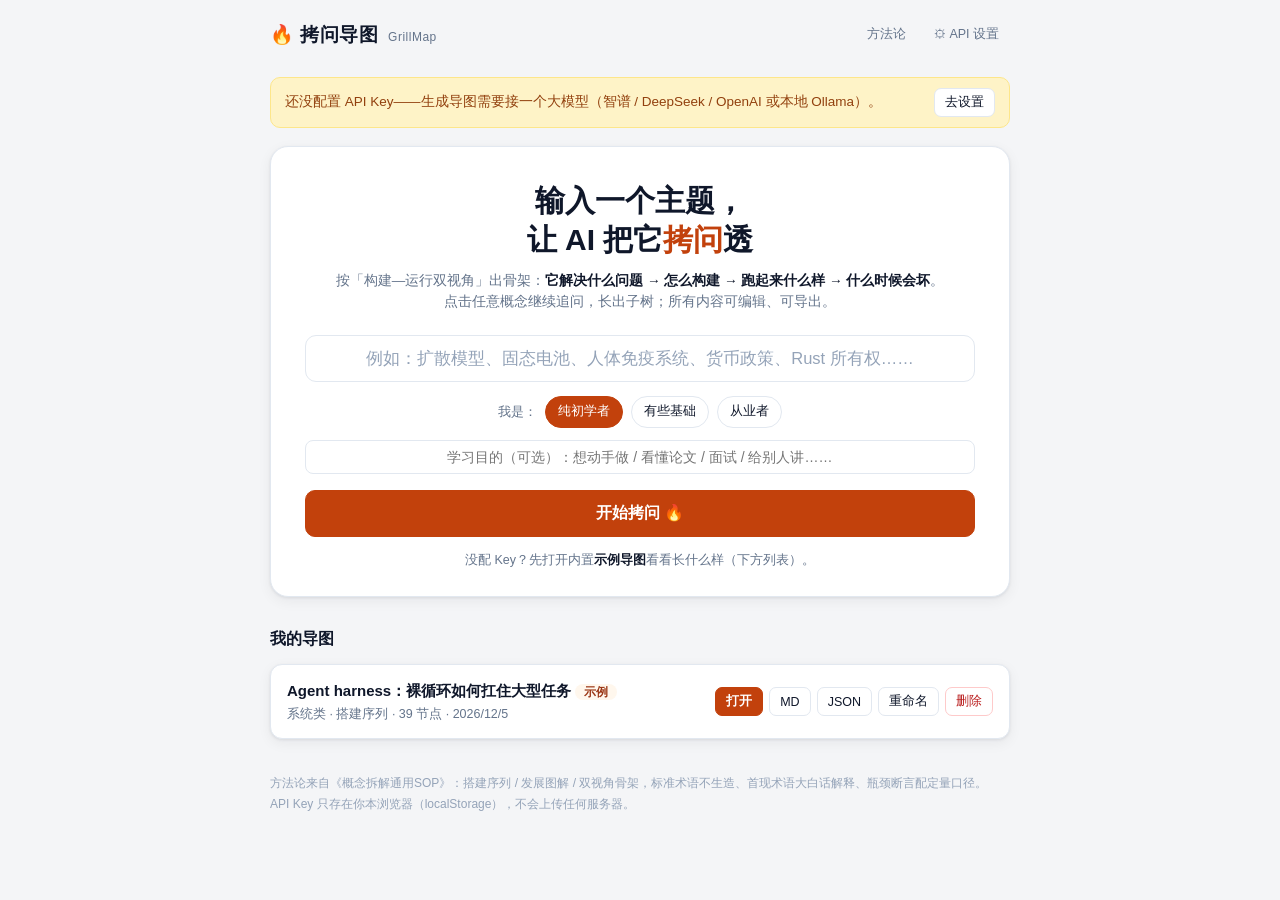
==== grill-map/index.html @ 7ed0ef76 "feat: 拷问导图 GrillMap——输入主题，AI 按构建-运行双视角生成思维导图（grill-map/） - 三型骨架：系统类搭建序列/路线类发展图解/通用类双视角，语言硬规则（标准术语不生造" ====
<!DOCTYPE html>
<html lang="zh-CN">
<head>
  <meta charset="UTF-8">
  <meta name="viewport" content="width=device-width, initial-scale=1">
  <title>拷问导图 · 输入主题，AI 拷问出双视角思维导图</title>
  <meta name="description" content="输入一个主题，AI 按「构建—运行双视角」骨架生成思维导图；点任意概念继续追问，长出子树或编辑。">
  <link rel="icon" href="data:image/svg+xml,%3Csvg xmlns='http://www.w3.org/2000/svg' viewBox='0 0 100 100'%3E%3Ctext y='.9em' font-size='90'%3E%F0%9F%94%A5%3C/text%3E%3C/svg%3E">
  <link rel="stylesheet" href="style.css">
</head>
<body>

  <!-- ============ 首页 ============ -->
  <div id="view-home" class="view">
    <div class="home-inner">
      <header class="home-top">
        <div class="logo">🔥 拷问导图 <span class="logo-sub">GrillMap</span></div>
        <div class="home-top-btns">
          <button class="btn ghost sm js-help">方法论</button>
          <button class="btn ghost sm js-settings">⚙ API 设置</button>
        </div>
      </header>

      <div id="keyBanner" class="banner hidden">
        还没配置 API Key——生成导图需要接一个大模型（智谱 / DeepSeek / OpenAI 或本地 Ollama）。
        <button class="btn sm">去设置</button>
      </div>

      <section class="hero">
        <h1>输入一个主题，<br>让 AI 把它<span class="accent">拷问</span>透</h1>
        <p class="tagline">按「构建—运行双视角」出骨架：<b>它解决什么问题 → 怎么构建 → 跑起来什么样 → 什么时候会坏</b>。<br>点击任意概念继续追问，长出子树；所有内容可编辑、可导出。</p>
        <input id="topicInput" type="text" placeholder="例如：扩散模型、固态电池、人体免疫系统、货币政策、Rust 所有权……">
        <div class="aud-row">
          <span class="aud-label">我是：</span>
          <label class="chip radio"><input type="radio" name="aud" value="beginner" checked><span>纯初学者</span></label>
          <label class="chip radio"><input type="radio" name="aud" value="some"><span>有些基础</span></label>
          <label class="chip radio"><input type="radio" name="aud" value="pro"><span>从业者</span></label>
        </div>
        <input id="goalInput" type="text" placeholder="学习目的（可选）：想动手做 / 看懂论文 / 面试 / 给别人讲……">
        <button id="genBtn" class="btn primary lg">开始拷问 🔥</button>
        <p class="hero-foot">没配 Key？先打开内置<b>示例导图</b>看看长什么样（下方列表）。</p>
      </section>

      <h2 class="section-title">我的导图</h2>
      <div id="mapList"></div>

      <footer class="home-foot">
        方法论来自《概念拆解通用SOP》：搭建序列 / 发展图解 / 双视角骨架，标准术语不生造、首现术语大白话解释、瓶颈断言配定量口径。<br>
        API Key 只存在你本浏览器（localStorage），不会上传任何服务器。
      </footer>
    </div>
  </div>

  <!-- ============ 编辑器 ============ -->
  <div id="view-editor" class="view hidden">
    <header class="topbar">
      <button id="backHome" class="btn ghost sm">← 列表</button>
      <input id="mapTitle" class="map-title" title="点击重命名" spellcheck="false">
      <span id="mapTypeBadge" class="badge type"></span>
      <span id="mapMeta" class="meta"></span>
      <div class="spacer"></div>
      <button id="expMd" class="btn sm">导出 MD</button>
      <button id="expJson" class="btn sm">JSON</button>
      <button id="expPng" class="btn sm">PNG</button>
      <button class="btn sm js-help" title="方法论与操作说明">?</button>
      <button class="btn sm js-settings" title="API 设置">⚙</button>
    </header>
    <div id="canvasWrap">
      <div id="canvas"></div>
      <div id="genStatus" class="hidden"><span class="spin"></span>AI 正在拷问…（可以先拖动画布浏览）</div>
      <div class="zoombar">
        <button id="zoomIn" title="放大">＋</button>
        <button id="zoomOut" title="缩小">－</button>
        <button id="zoomFit" title="适应画布">⛶</button>
      </div>
      <div id="popover" class="hidden"></div>
    </div>
  </div>

  <!-- ============ 设置 ============ -->
  <div id="setModal" class="modal hidden">
    <div class="modal-card">
      <h3>API 设置</h3>
      <label class="field">服务商预设
        <div id="presetRow" class="chips"></div>
      </label>
      <label class="field">API 地址（OpenAI 兼容接口）
        <input id="setBase" type="text" spellcheck="false">
      </label>
      <label class="field">API Key（只存本浏览器 localStorage）
        <input id="setKey" type="password" placeholder="sk-…" spellcheck="false">
      </label>
      <label class="field">模型
        <input id="setModel" type="text" list="modelList" spellcheck="false">
        <datalist id="modelList"></datalist>
      </label>
      <div id="corsWarn" class="warn-line" style="background:#fef3c7;border-radius:8px;padding:8px 10px;">
        ⚠️ 智谱官方接口（bigmodel.cn / z.ai）<b>不支持浏览器直连</b>（跨域预检被拦，实测确认）。
        三条路：① 把「API 地址」换成你的反代地址——<b>README 里有 10 行 Cloudflare Worker 配方</b>，部署后 Key 仍只存本地；② 改用 DeepSeek（可直连）；③ 本地跑 Ollama。
      </div>
      <div class="row2">
        <button id="setTest" class="btn">测试连接</button>
        <span class="hint">DeepSeek 与自建反代可浏览器直连；本地 Ollama 需设 <code>OLLAMA_ORIGINS=*</code>；智谱官方地址需反代（见上方黄条）。</span>
      </div>
      <div class="row2 end">
        <button id="setSave" class="btn primary">保存</button>
        <button class="btn modal-close">取消</button>
      </div>
    </div>
  </div>

  <!-- ============ 帮助 ============ -->
  <div id="helpModal" class="modal hidden">
    <div class="modal-card wide">
      <h3>方法论：拷问式拆解</h3>
      <p>AI 会先判定主题类型，再按对应骨架生成主干，最后你可以对任意节点继续追问。</p>
      <table class="skeleton-table">
        <tr><th>系统类 · 搭建序列</th><td>可设计搭建的东西（软件栈、模型、管线）。从「骨架：最小可动物」开始每步加一块功能，每步一句<b>需求句（≤50字）</b>；末枝是「一次实际运行」——跟一个真实任务从头走到尾。</td></tr>
        <tr><th>路线类 · 发展图解</th><td>有代际演进的领域（电池、电机、路线之争）。起点（含参照系）→ 各代演进（解决了什么、固化了什么约束）→ 前沿站（无胜者则并列各牌）；末枝是「一次穿线」——同一任务各路线各跑一遍、看卡在哪。</td></tr>
        <tr><th>通用类 · 双视角</th><td>其它概念/学科/技能：解决什么问题 → 静态视角（怎么构建/由什么组成）→ 动态视角（运行起来发生什么）→ 边界与失效（什么时候不管用、常见误区）。</td></tr>
      </table>
      <p><b>语言硬规则</b>（生成与追问同样生效）：只用领域公认标准术语，严禁自造词；首现术语必须用一句大白话解释；说人话不堆黑话；「X 是瓶颈」这类断言必须配定量量级例子；概念先立后用。</p>
      <p><b>操作</b>：点节点 → 追问（自定义问题或快捷问题，追加/替换子节点）、编辑、手动加、删除。滚轮缩放，拖动平移，双击空白适应画布。导图自动保存在本浏览器。</p>
      <div class="row2 end"><button class="btn primary modal-close">知道了</button></div>
    </div>
  </div>

  <div id="toasts"></div>

  <script src="prompts.js"></script>
  <script src="mapview.js"></script>
  <script src="app.js"></script>
</body>
</html>
---- grill-map/style.css ----
/* 拷问导图 GrillMap —— 样式 */
:root {
  --bg: #f4f5f7;
  --surface: #ffffff;
  --ink: #0f172a;
  --muted: #64748b;
  --line: #e2e8f0;
  --accent: #c2410c;
  --accent-dark: #9a3412;
  --accent-soft: #fff7ed;
  --radius: 12px;
  --shadow: 0 1px 3px rgba(15, 23, 42, 0.08), 0 4px 14px rgba(15, 23, 42, 0.06);
  --shadow-lg: 0 4px 10px rgba(15, 23, 42, 0.10), 0 14px 40px rgba(15, 23, 42, 0.16);
  --font: -apple-system, BlinkMacSystemFont, "Segoe UI", "PingFang SC", "Hiragino Sans GB", "Microsoft YaHei", "Noto Sans SC", sans-serif;
}
* { box-sizing: border-box; }
html, body { height: 100%; }
body {
  margin: 0; font-family: var(--font); color: var(--ink); background: var(--bg);
  font-size: 14px; line-height: 1.55; -webkit-font-smoothing: antialiased;
}
.hidden { display: none !important; }
button { font-family: inherit; }
input, textarea {
  font-family: inherit; font-size: 14px; color: var(--ink);
  border: 1px solid var(--line); border-radius: 8px; padding: 8px 12px; background: #fff;
  outline: none; transition: border-color .15s, box-shadow .15s;
}
input:focus, textarea:focus { border-color: var(--accent); box-shadow: 0 0 0 3px rgba(194, 65, 12, 0.12); }
textarea { resize: vertical; }

/* ---------- 按钮 ---------- */
.btn {
  display: inline-flex; align-items: center; justify-content: center; gap: 6px;
  border: 1px solid var(--line); background: #fff; color: var(--ink);
  border-radius: 8px; padding: 8px 14px; font-size: 13.5px; cursor: pointer;
  transition: background .12s, border-color .12s, transform .05s, box-shadow .12s;
  white-space: nowrap;
}
.btn:hover { background: #f8fafc; border-color: #cbd5e1; }
.btn:active { transform: translateY(1px); }
.btn:disabled { opacity: .5; cursor: not-allowed; }
.btn.primary { background: var(--accent); border-color: var(--accent); color: #fff; font-weight: 600; }
.btn.primary:hover { background: var(--accent-dark); border-color: var(--accent-dark); }
.btn.danger { color: #b91c1c; border-color: #fecaca; }
.btn.danger:hover { background: #fef2f2; border-color: #fca5a5; }
.btn.ghost { border-color: transparent; background: transparent; color: var(--muted); }
.btn.ghost:hover { background: rgba(15, 23, 42, 0.05); color: var(--ink); }
.btn.sm { padding: 5px 10px; font-size: 12.5px; border-radius: 7px; }
.btn.lg { padding: 12px 28px; font-size: 16px; border-radius: 10px; }
.btn.block { width: 100%; }

/* ---------- 首页 ---------- */
.view { height: 100vh; }
#view-home { overflow-y: auto; }
.home-inner { max-width: 780px; margin: 0 auto; padding: 20px 20px 48px; }
.home-top { display: flex; align-items: center; justify-content: space-between; margin-bottom: 28px; }
.logo { font-size: 19px; font-weight: 800; letter-spacing: .5px; }
.logo-sub { font-size: 12px; font-weight: 500; color: var(--muted); margin-left: 4px; }
.home-top-btns { display: flex; gap: 6px; }

.banner {
  background: #fef3c7; border: 1px solid #fde68a; color: #92400e;
  border-radius: 10px; padding: 10px 14px; margin-bottom: 18px;
  display: flex; align-items: center; gap: 10px; flex-wrap: wrap; font-size: 13.5px;
}
.banner .btn { margin-left: auto; }

.hero {
  background: var(--surface); border: 1px solid var(--line); border-radius: 18px;
  box-shadow: var(--shadow); padding: 34px 34px 26px; text-align: center;
}
.hero h1 { font-size: 30px; line-height: 1.3; margin: 0 0 12px; font-weight: 800; }
.hero h1 .accent { color: var(--accent); }
.tagline { color: var(--muted); margin: 0 0 22px; font-size: 13.5px; }
.tagline b { color: var(--ink); }
#topicInput {
  width: 100%; font-size: 16.5px; padding: 13px 16px; border-radius: 11px; text-align: center;
}
#topicInput::placeholder { color: #94a3b8; }
.aud-row { display: flex; align-items: center; justify-content: center; gap: 8px; margin: 14px 0 4px; flex-wrap: wrap; }
.aud-label { color: var(--muted); font-size: 13px; }
#goalInput { width: 100%; text-align: center; color: var(--muted); margin: 8px 0 16px; }
#genBtn { width: 100%; }
.hero-foot { color: var(--muted); font-size: 12.5px; margin: 14px 0 0; }
.hero-foot b { color: var(--ink); }

.section-title { font-size: 16px; margin: 30px 0 12px; }
.map-card {
  background: var(--surface); border: 1px solid var(--line); border-radius: var(--radius);
  box-shadow: var(--shadow); padding: 14px 16px; margin-bottom: 10px;
  display: flex; align-items: center; gap: 14px; cursor: pointer;
  transition: box-shadow .15s, transform .15s;
}
.map-card:hover { box-shadow: var(--shadow-lg); transform: translateY(-1px); }
.mc-main { flex: 1; min-width: 0; }
.mc-title { font-weight: 700; font-size: 15px; overflow: hidden; text-overflow: ellipsis; white-space: nowrap; }
.mc-meta { color: var(--muted); font-size: 12.5px; margin-top: 3px; }
.mc-actions { display: flex; gap: 6px; flex-wrap: wrap; justify-content: flex-end; }
.empty { color: var(--muted); text-align: center; padding: 26px; }
.badge {
  font-size: 11.5px; font-weight: 600; padding: 2px 9px; border-radius: 999px;
  background: #f1f5f9; color: #475569; white-space: nowrap;
}
.badge.demo { background: var(--accent-soft); color: var(--accent-dark); }
.badge.type { background: #eef2ff; color: #4338ca; }
.home-foot { color: #94a3b8; font-size: 12px; margin-top: 34px; line-height: 1.7; }

/* ---------- 编辑器 ---------- */
.topbar {
  display: flex; align-items: center; gap: 10px; padding: 9px 14px;
  background: var(--surface); border-bottom: 1px solid var(--line);
  position: sticky; top: 0; z-index: 20; flex-wrap: wrap;
}
.map-title {
  border: 1px solid transparent; background: transparent; font-weight: 800; font-size: 16px;
  padding: 4px 8px; border-radius: 8px; min-width: 120px; max-width: 34vw;
}
.map-title:hover { border-color: var(--line); }
.map-title:focus { background: #fff; border-color: var(--accent); }
.meta { color: var(--muted); font-size: 12.5px; }
.spacer { flex: 1; }

#canvasWrap { position: relative; height: calc(100vh - 55px); overflow: hidden; background: #f7f8fa; }
#canvas { position: absolute; inset: 0; }
#canvas svg { display: block; touch-action: none; }

.zoombar {
  position: absolute; right: 16px; bottom: 16px; display: flex; flex-direction: column; gap: 6px; z-index: 10;
}
.zoombar button {
  width: 36px; height: 36px; border-radius: 9px; border: 1px solid var(--line);
  background: #fff; font-size: 15px; cursor: pointer; box-shadow: var(--shadow); color: var(--ink);
}
.zoombar button:hover { background: #f1f5f9; }

#genStatus {
  position: absolute; top: 14px; left: 50%; transform: translateX(-50%);
  background: #1e293b; color: #f1f5f9; border-radius: 999px; padding: 7px 18px;
  font-size: 13px; display: flex; align-items: center; gap: 9px; z-index: 15; box-shadow: var(--shadow-lg);
}

/* ---------- SVG 导图 ---------- */
.mv-svg { cursor: grab; }
.mv-svg:active { cursor: grabbing; }
.mv-node { cursor: pointer; }
.mv-node rect { filter: drop-shadow(0 1px 2px rgba(15, 23, 42, 0.10)); }
.mv-node.loading { opacity: .8; }
.mv-node.loading .mv-title, .mv-node.loading .mv-demand { opacity: .55; }
.mv-spin circle { animation: mvrot 0.9s linear infinite; transform-box: fill-box; transform-origin: center; }
@keyframes mvrot { to { transform: rotate(360deg); } }
.mv-toggle { cursor: pointer; }
.mv-toggle circle { filter: drop-shadow(0 1px 1px rgba(15, 23, 42, 0.18)); }
.mv-toggle:hover circle { stroke-width: 2.2; }

/* ---------- 节点弹层 ---------- */
#popover {
  position: absolute; width: 348px; max-width: calc(100vw - 24px);
  background: var(--surface); border: 1px solid var(--line); border-radius: 14px;
  box-shadow: var(--shadow-lg); padding: 14px 16px; z-index: 30; max-height: calc(100vh - 90px);
  overflow-y: auto; font-size: 13.5px;
}
.pop-head { display: flex; justify-content: space-between; align-items: flex-start; gap: 8px; }
.pop-head h4 { margin: 2px 0 0; font-size: 15.5px; line-height: 1.35; overflow-wrap: anywhere; }
.pop-kind { font-size: 11.5px; color: var(--muted); background: #f1f5f9; border-radius: 999px; padding: 1px 8px; }
.pop-close {
  border: none; background: transparent; font-size: 20px; line-height: 1; cursor: pointer;
  color: var(--muted); padding: 0 2px; border-radius: 6px;
}
.pop-close:hover { color: var(--ink); background: #f1f5f9; }
.pop-demand {
  background: var(--accent-soft); border-left: 3px solid var(--accent); color: #7c2d12;
  padding: 7px 10px; border-radius: 0 8px 8px 0; margin: 10px 0 0; font-size: 12.8px;
}
.pop-note { color: #334155; margin: 10px 0 0; white-space: pre-wrap; overflow-wrap: anywhere; }
.pop-actions { display: flex; gap: 6px; flex-wrap: wrap; margin-top: 12px; }
.pop-body { margin-top: 10px; }
.pop-body label { display: block; font-size: 12.5px; color: var(--muted); margin-bottom: 8px; }
.pop-body textarea { width: 100%; margin-top: 3px; font-size: 13px; }
.ok-line { background: #ecfdf5; color: #065f46; border-radius: 8px; padding: 7px 10px; margin-bottom: 8px; }
.err-line { background: #fef2f2; color: #991b1b; border-radius: 8px; padding: 7px 10px; margin-bottom: 8px; font-size: 12.8px; overflow-wrap: anywhere; }
.warn-line { color: #92400e; margin: 4px 0 10px; }
.loading-line { display: flex; align-items: center; gap: 9px; color: var(--muted); padding: 4px 0; }
.row2 { display: flex; gap: 10px; align-items: center; margin-top: 10px; }
.row2.end { justify-content: flex-end; }
.checkline { display: flex; align-items: center; gap: 7px; font-size: 12.5px; color: var(--muted); margin: 8px 0; }

/* ---------- chips ---------- */
.chips { display: flex; flex-wrap: wrap; gap: 7px; }
.chip {
  border: 1px solid var(--line); background: #fff; border-radius: 999px;
  padding: 5px 12px; font-size: 12.5px; cursor: pointer; color: var(--ink);
  transition: background .12s, border-color .12s;
}
.chip:hover { border-color: var(--accent); color: var(--accent-dark); background: var(--accent-soft); }
.chip.on { background: var(--accent); border-color: var(--accent); color: #fff; }
.chip.radio { display: inline-flex; align-items: center; gap: 6px; }
.chip.radio input { display: none; }
.chip.radio:has(input:checked) { background: var(--accent); border-color: var(--accent); color: #fff; }
.pop-body .chips { margin-bottom: 9px; }

/* ---------- 模态框 ---------- */
.modal {
  position: fixed; inset: 0; background: rgba(15, 23, 42, 0.45); z-index: 100;
  display: flex; align-items: center; justify-content: center; padding: 18px;
}
.modal-card {
  background: var(--surface); border-radius: 16px; box-shadow: var(--shadow-lg);
  padding: 22px 24px; width: 470px; max-width: 100%; max-height: 88vh; overflow-y: auto;
}
.modal-card.wide { width: 640px; }
.modal-card h3 { margin: 0 0 14px; font-size: 17px; }
.field { display: block; font-size: 13px; color: var(--muted); margin-bottom: 13px; font-weight: 600; }
.field input { display: block; width: 100%; margin-top: 5px; font-weight: 400; }
.hint { font-size: 12px; color: var(--muted); line-height: 1.5; }
.hint code { background: #f1f5f9; padding: 1px 5px; border-radius: 4px; }
.skeleton-table { border-collapse: collapse; width: 100%; margin: 10px 0; font-size: 13px; }
.skeleton-table th {
  text-align: left; vertical-align: top; white-space: nowrap; padding: 8px 12px 8px 0;
  color: var(--accent-dark); width: 110px; font-size: 12.5px;
}
.skeleton-table td { padding: 8px 0; color: #334155; border-top: 1px solid var(--line); }

/* ---------- Toast ---------- */
#toasts { position: fixed; top: 16px; left: 50%; transform: translateX(-50%); z-index: 200; display: flex; flex-direction: column; gap: 8px; align-items: center; }
.toast {
  background: #1e293b; color: #f1f5f9; border-radius: 10px; padding: 10px 16px;
  font-size: 13.5px; box-shadow: var(--shadow-lg); max-width: min(560px, 92vw);
  display: flex; gap: 12px; align-items: center; overflow-wrap: anywhere;
}
.toast.success { background: #064e3b; }
.toast.error { background: #7f1d1d; }
.tclose { border: none; background: transparent; color: inherit; font-size: 16px; cursor: pointer; opacity: .7; padding: 0; }
.tclose:hover { opacity: 1; }

/* ---------- spinner ---------- */
.spin {
  width: 15px; height: 15px; border-radius: 50%; flex: none;
  border: 2.2px solid rgba(255, 255, 255, 0.25); border-top-color: #fff;
  animation: rot 0.9s linear infinite;
}
#genStatus .spin { border-color: rgba(241, 245, 249, 0.3); border-top-color: #f1f5f9; }
.loading-line .spin { border-color: #e2e8f0; border-top-color: var(--accent); }
@keyframes rot { to { transform: rotate(360deg); } }

/* ---------- 窄屏 ---------- */
@media (max-width: 640px) {
  .hero { padding: 24px 18px 20px; }
  .hero h1 { font-size: 23px; }
  .mc-actions { width: 100%; justify-content: flex-start; }
  .map-card { flex-wrap: wrap; }
  .map-title { max-width: 56vw; }
  .meta { display: none; }
  #popover { width: min(348px, calc(100vw - 20px)); }
}
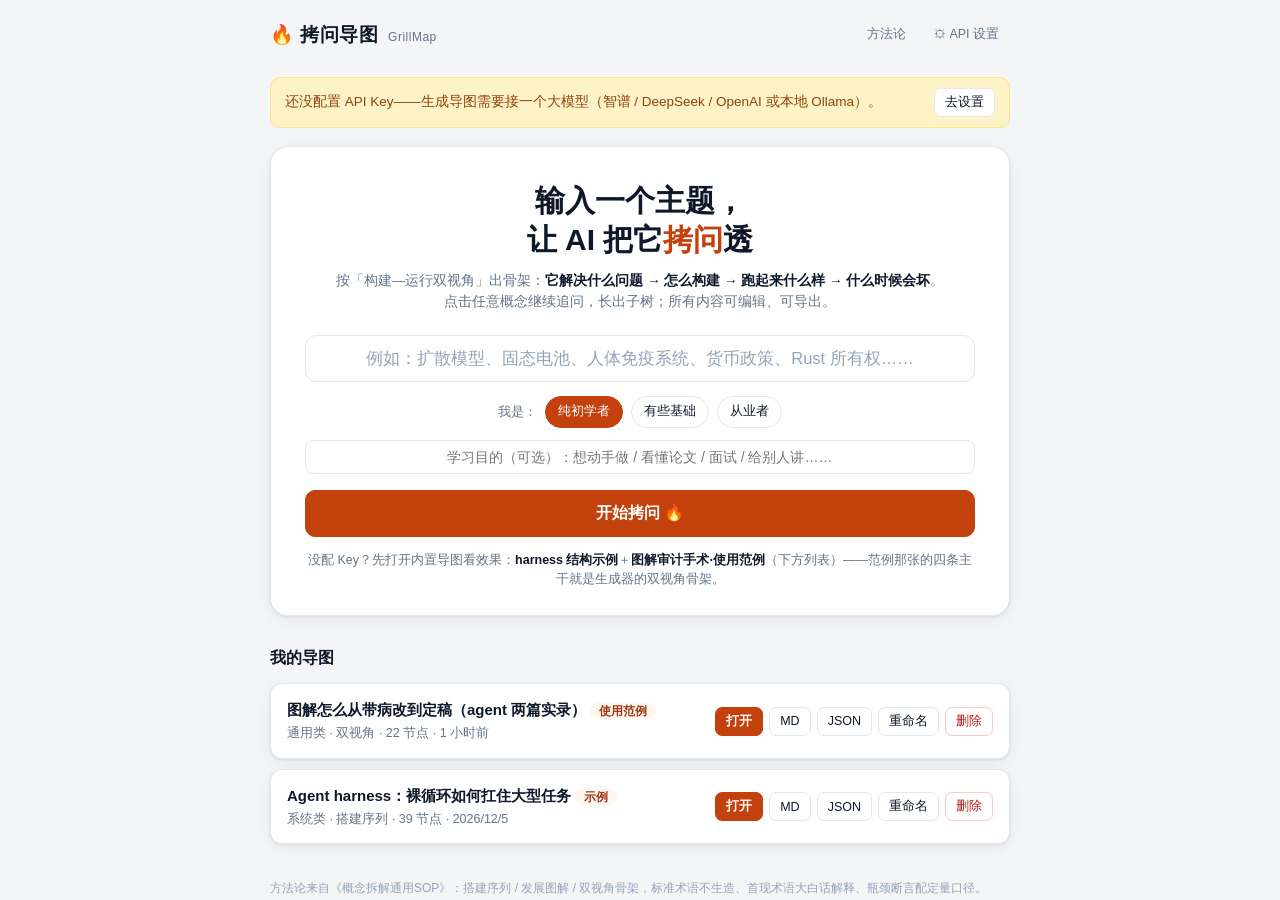
==== commit 7c253b29: "feat(grill-map): 新增使用范例导图——图解审计与手术实录（agent 两篇） - 素材来自仓库审计单与 2026-10 真实会话：P1/P2/P3 分级、三方贴审、39+21 处手术、" ====
--- a/grill-map/index.html
+++ b/grill-map/index.html
@@ -38,7 +38,7 @@
         </div>
         <input id="goalInput" type="text" placeholder="学习目的（可选）：想动手做 / 看懂论文 / 面试 / 给别人讲……">
         <button id="genBtn" class="btn primary lg">开始拷问 🔥</button>
-        <p class="hero-foot">没配 Key？先打开内置<b>示例导图</b>看看长什么样（下方列表）。</p>
+        <p class="hero-foot">没配 Key？先打开内置导图看效果：<b>harness 结构示例</b>＋<b>图解审计手术·使用范例</b>（下方列表）——范例那张的四条主干就是生成器的双视角骨架。</p>
       </section>
 
       <h2 class="section-title">我的导图</h2>
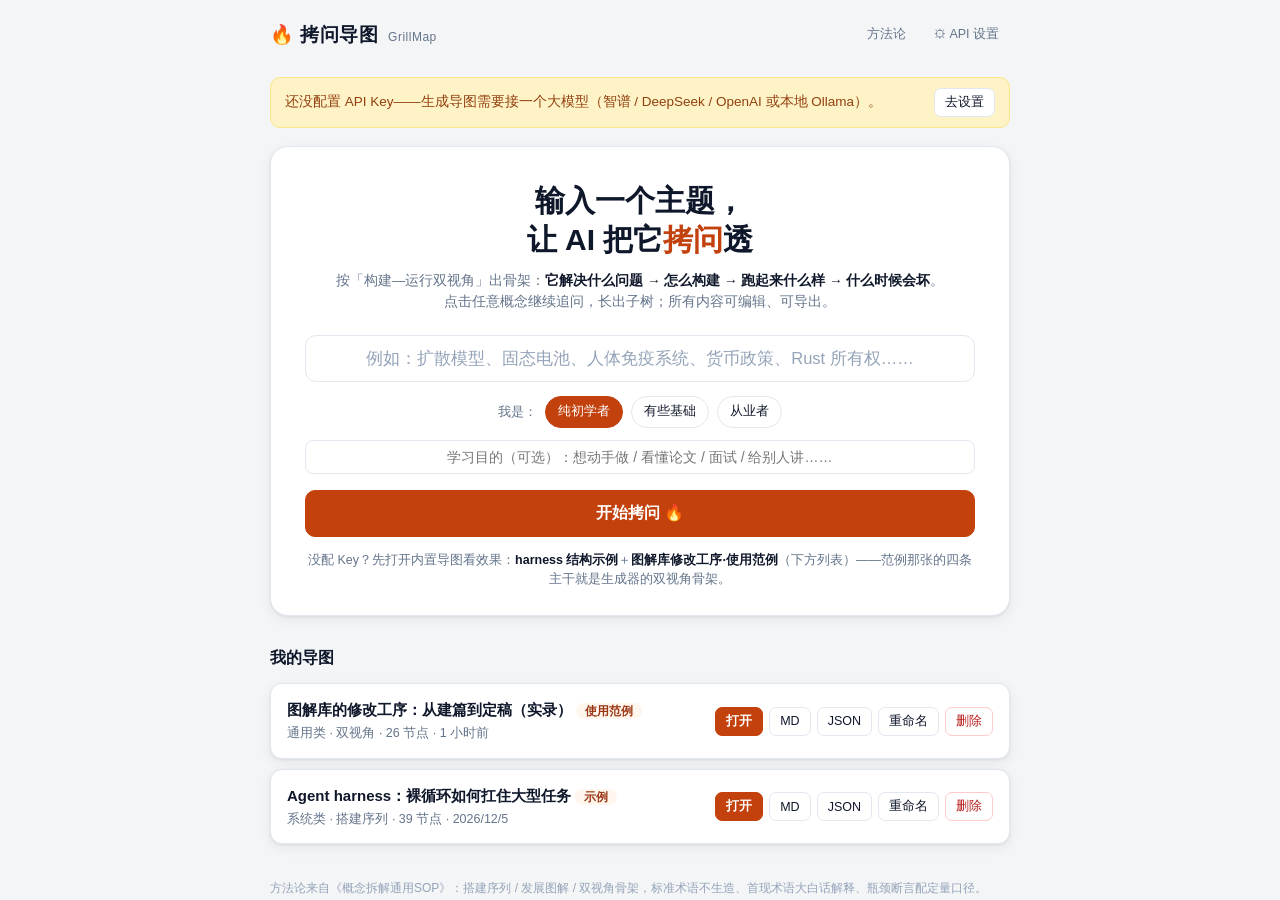
==== commit 148b4da1: "feat(grill-map): 使用范例升级为图解库修改工序全案例（v3） - 全量挖掘本仓库操作实录：git 工作区证据 + 审计单 + 会话索引 - 范例图重写为「建篇/审/改/拆/并/增规则」" ====
--- a/grill-map/index.html
+++ b/grill-map/index.html
@@ -38,7 +38,7 @@
         </div>
         <input id="goalInput" type="text" placeholder="学习目的（可选）：想动手做 / 看懂论文 / 面试 / 给别人讲……">
         <button id="genBtn" class="btn primary lg">开始拷问 🔥</button>
-        <p class="hero-foot">没配 Key？先打开内置导图看效果：<b>harness 结构示例</b>＋<b>图解审计手术·使用范例</b>（下方列表）——范例那张的四条主干就是生成器的双视角骨架。</p>
+        <p class="hero-foot">没配 Key？先打开内置导图看效果：<b>harness 结构示例</b>＋<b>图解库修改工序·使用范例</b>（下方列表）——范例那张的四条主干就是生成器的双视角骨架。</p>
       </section>
 
       <h2 class="section-title">我的导图</h2>
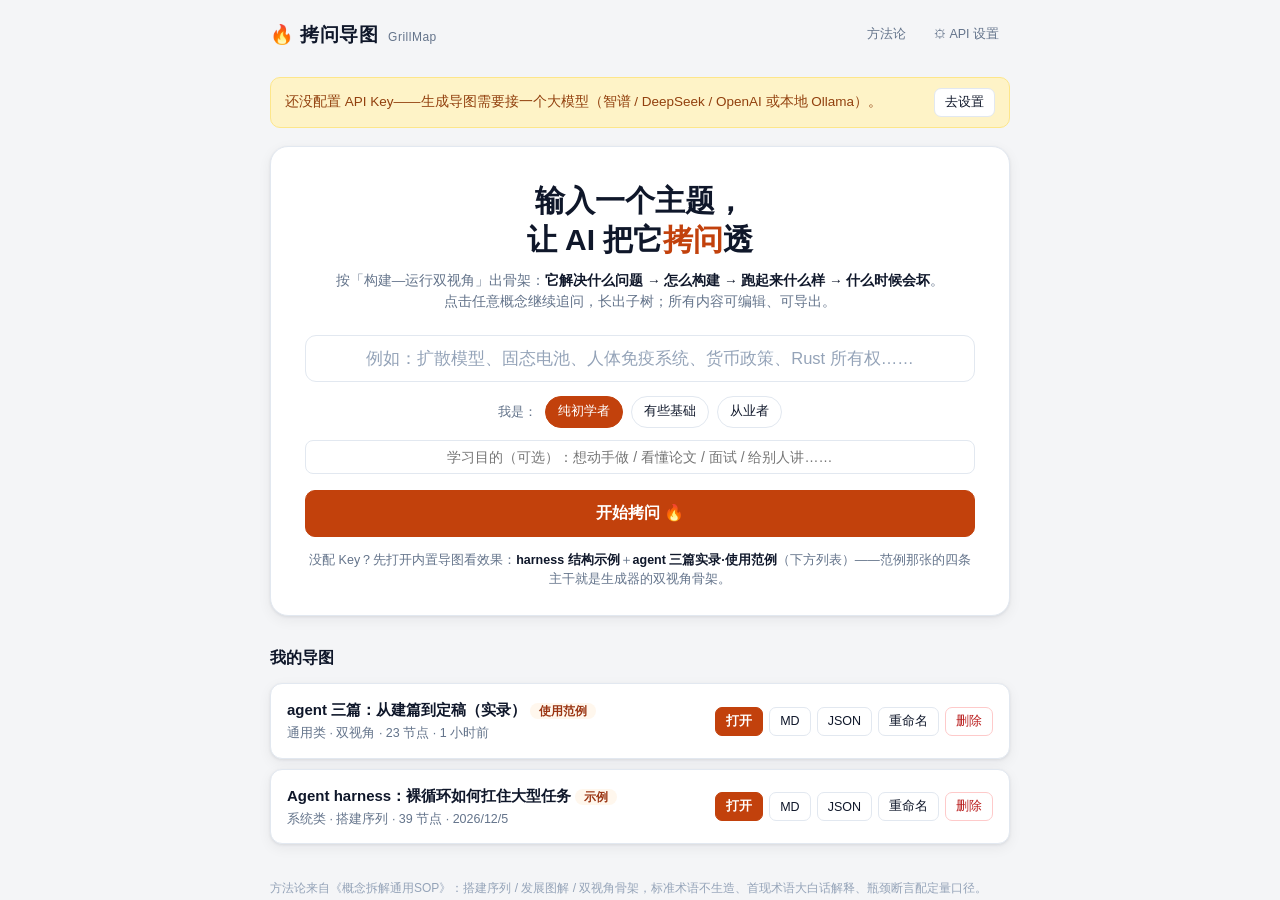
==== commit f1fd2433: "feat(grill-map): 使用范例收敛为 agent 三篇的一个 case（v4） - 主题：消息级/harness/物理账三篇的建篇-审计手术(39+21)-去重不合并-物理账拆分-终审全流" ====
--- a/grill-map/index.html
+++ b/grill-map/index.html
@@ -38,7 +38,7 @@
         </div>
         <input id="goalInput" type="text" placeholder="学习目的（可选）：想动手做 / 看懂论文 / 面试 / 给别人讲……">
         <button id="genBtn" class="btn primary lg">开始拷问 🔥</button>
-        <p class="hero-foot">没配 Key？先打开内置导图看效果：<b>harness 结构示例</b>＋<b>图解库修改工序·使用范例</b>（下方列表）——范例那张的四条主干就是生成器的双视角骨架。</p>
+        <p class="hero-foot">没配 Key？先打开内置导图看效果：<b>harness 结构示例</b>＋<b>agent 三篇实录·使用范例</b>（下方列表）——范例那张的四条主干就是生成器的双视角骨架。</p>
       </section>
 
       <h2 class="section-title">我的导图</h2>
